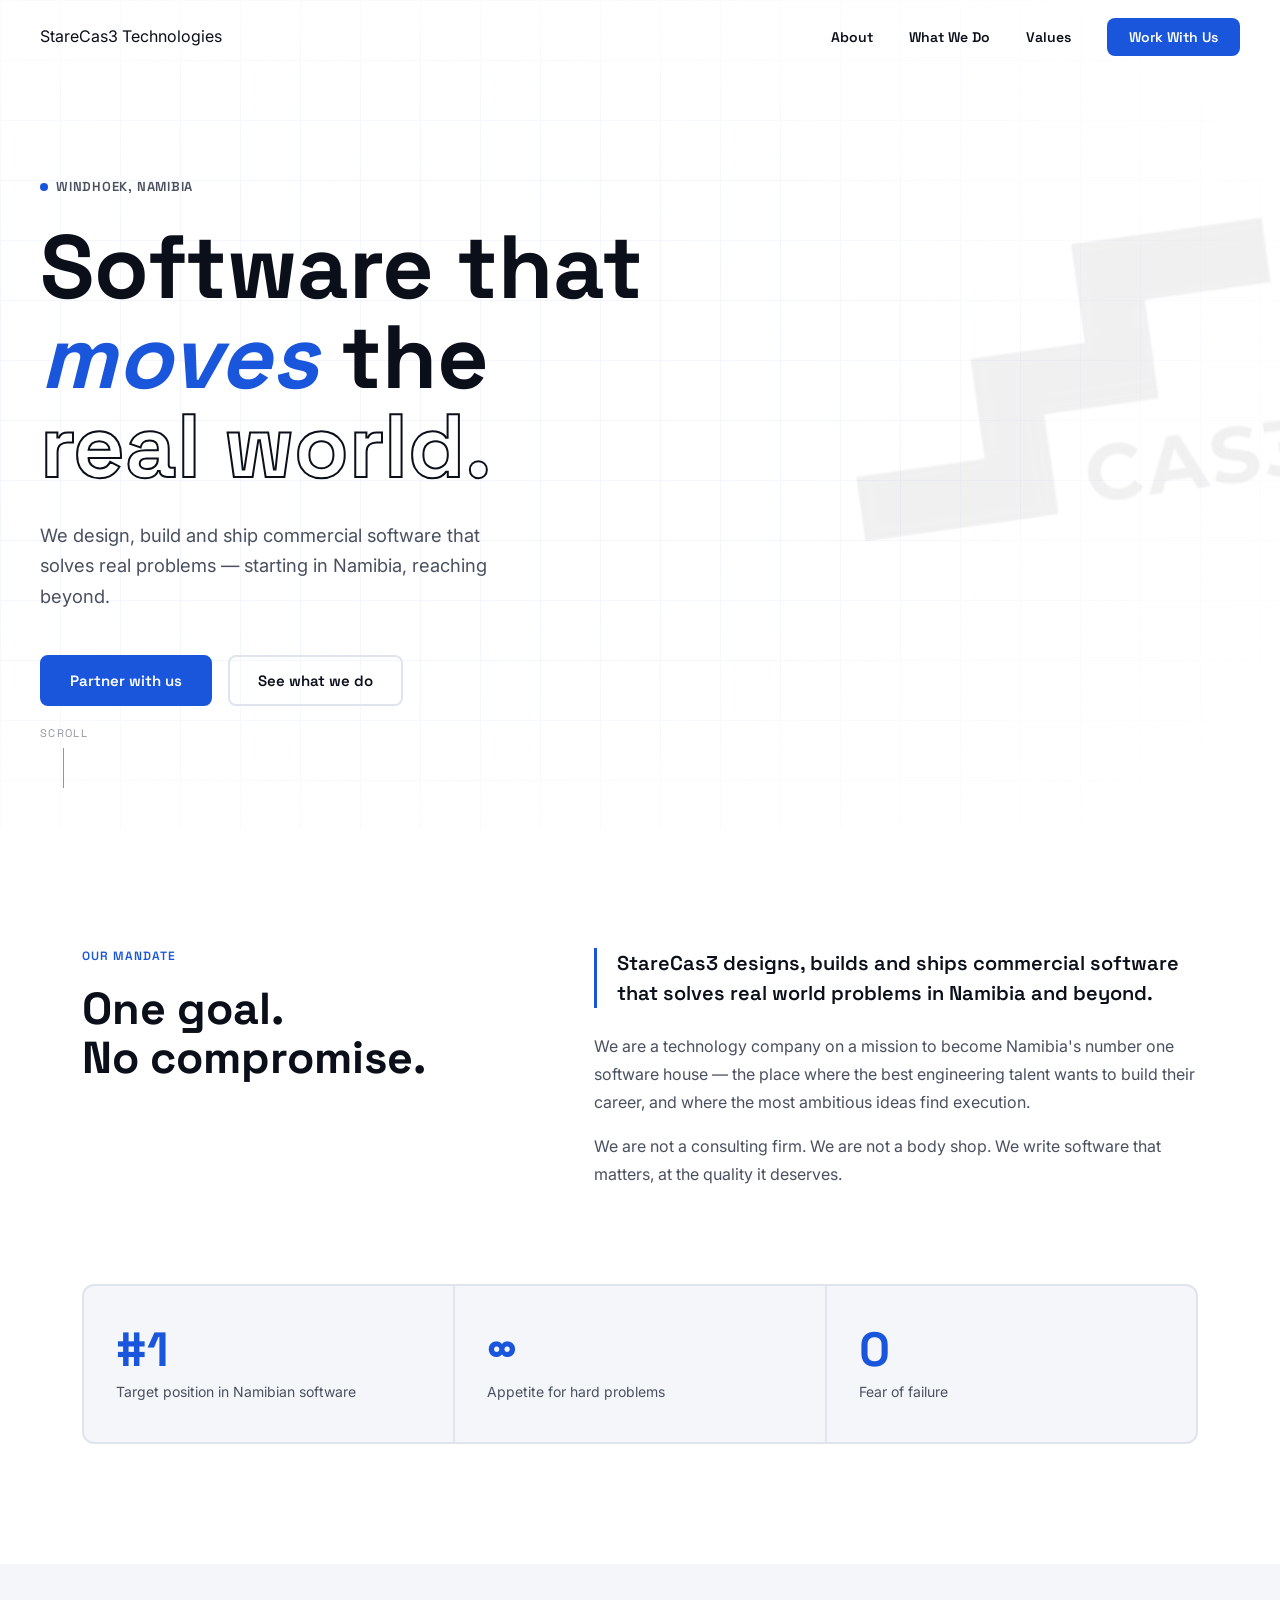
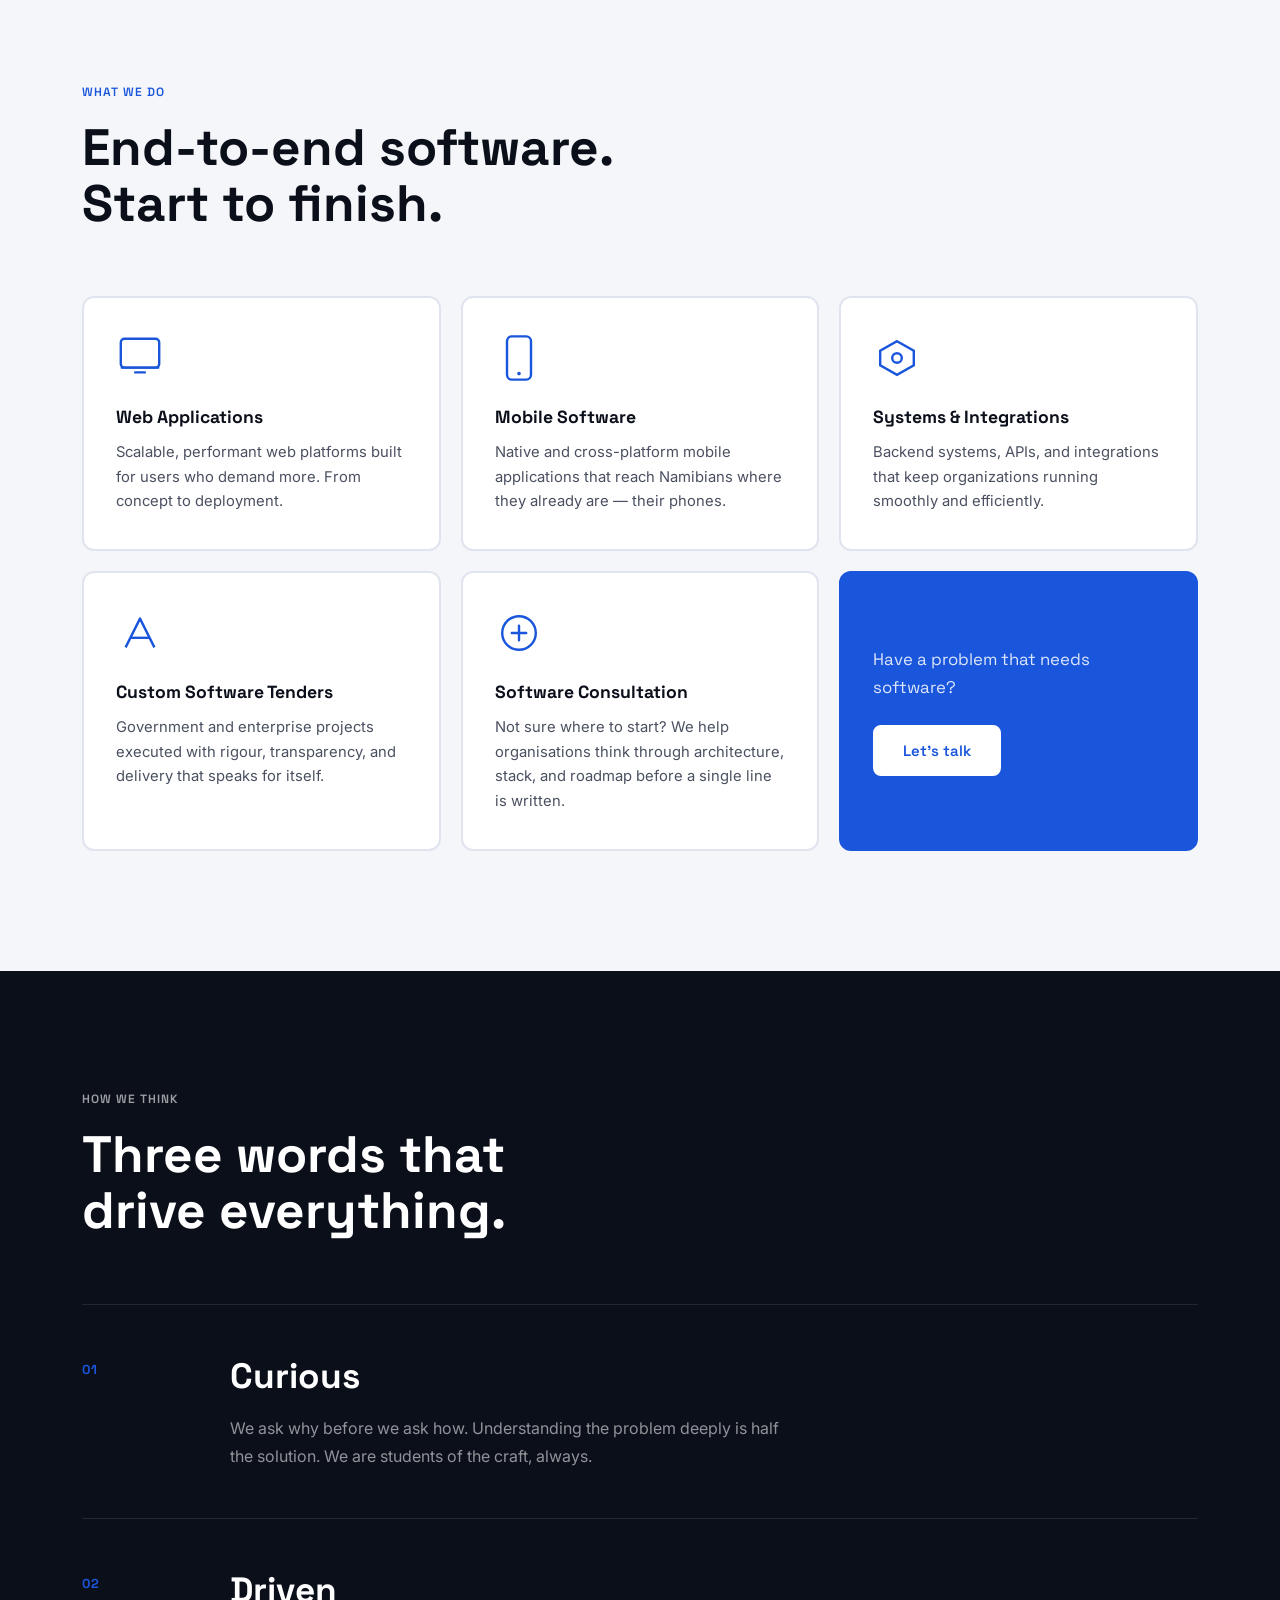
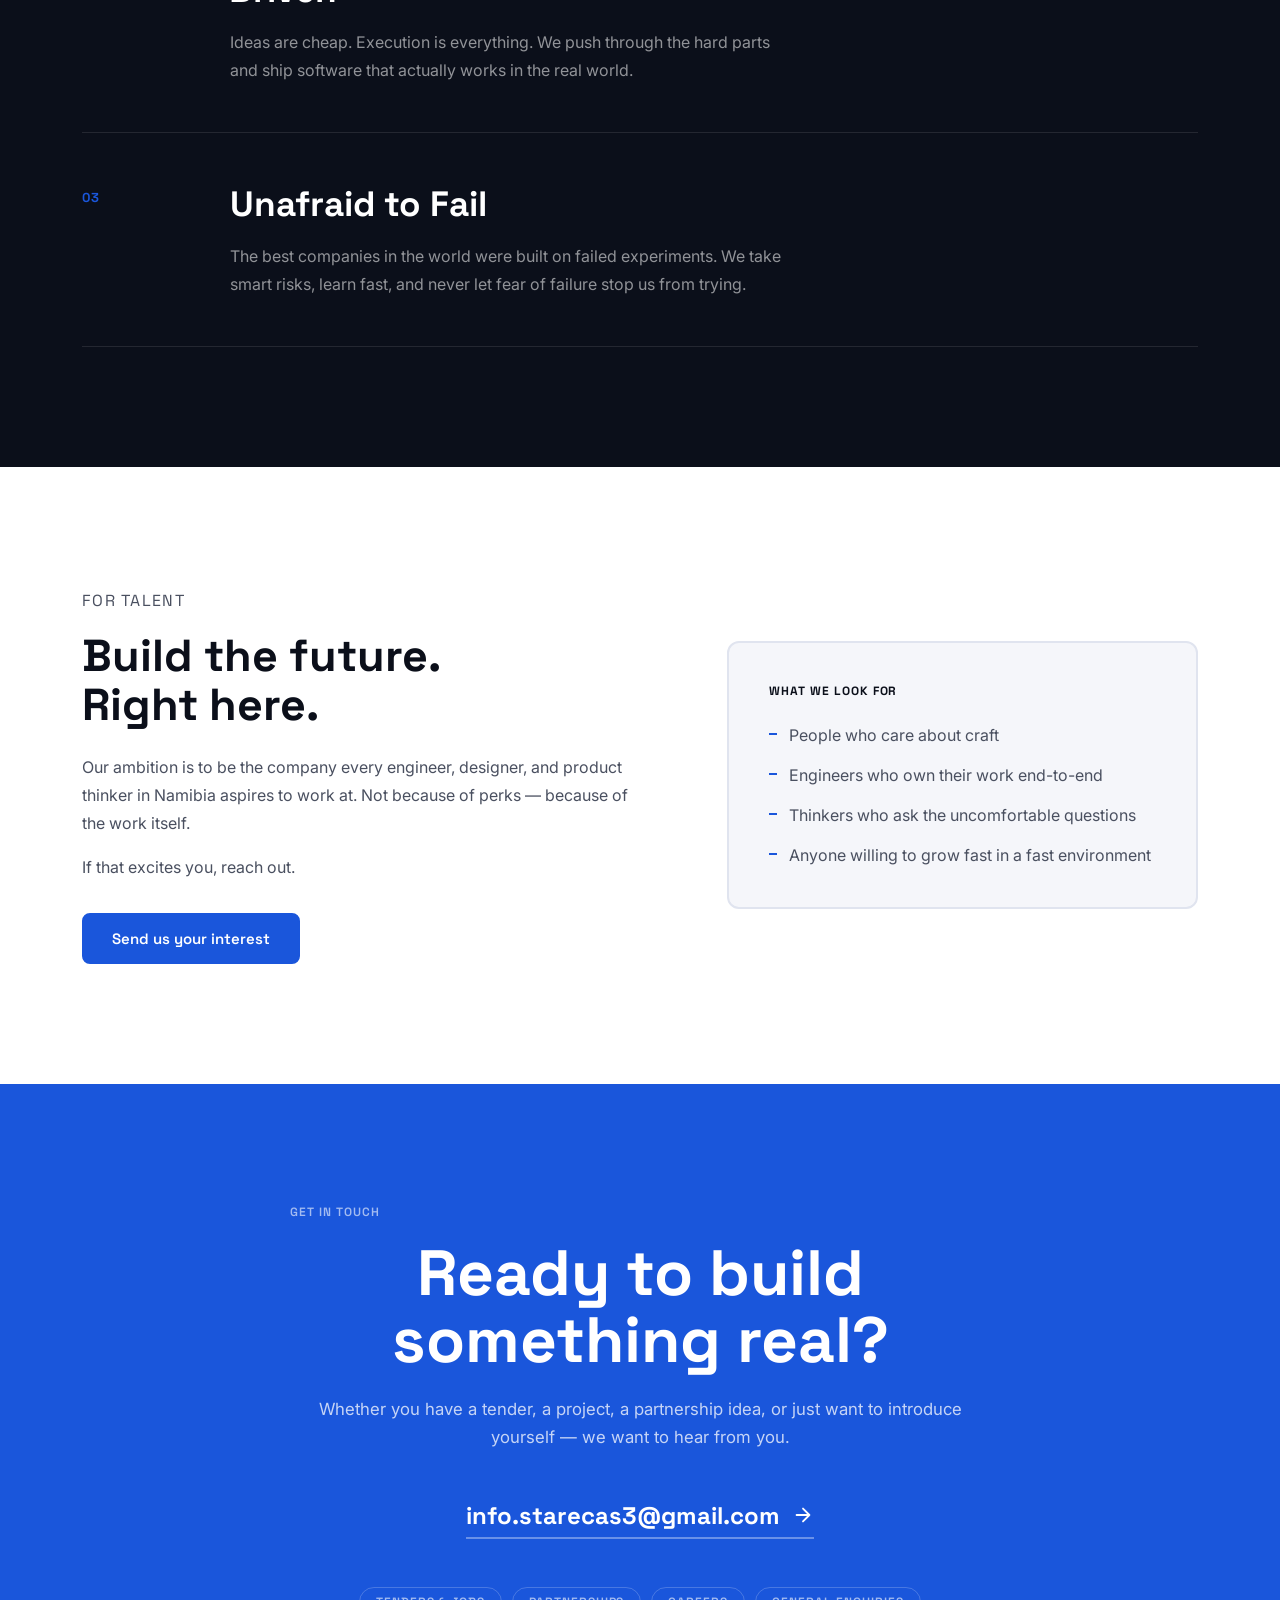
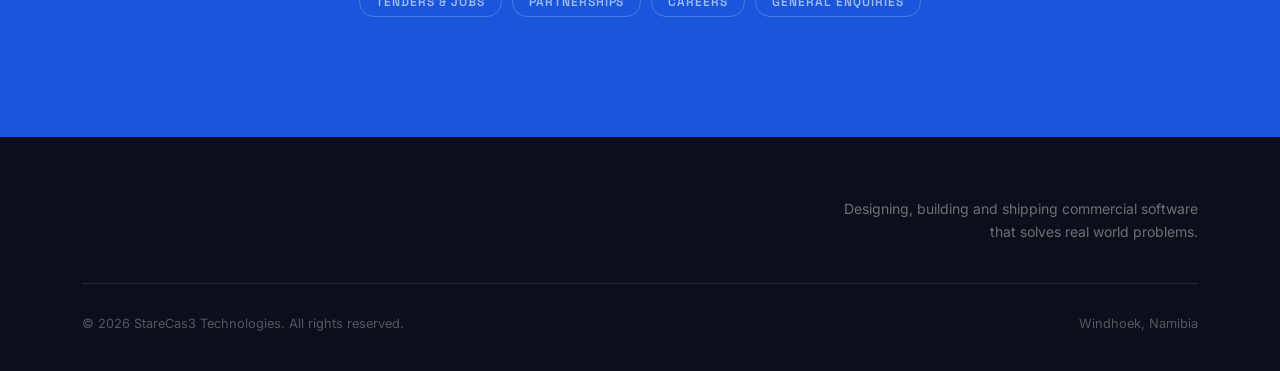
==== index.html @ 5f34c51a "initial project setup" ====
<!DOCTYPE html>
<html lang="en">
<head>
  <meta charset="UTF-8" />
  <meta name="viewport" content="width=device-width, initial-scale=1.0" />
  <title>StareCas3 Technologies — Software for the Real World</title>
  <meta name="description" content="StareCas3 designs, builds and ships commercial software that solves real world problems in Namibia and beyond." />
  <link rel="stylesheet" href="css/style.css" />
  <link rel="preconnect" href="https://fonts.googleapis.com" />
  <link rel="preconnect" href="https://fonts.gstatic.com" crossorigin />
  <link href="https://fonts.googleapis.com/css2?family=Inter:wght@300;400;500;600;700;800&family=Space+Grotesk:wght@500;600;700&display=swap" rel="stylesheet" />
</head>
<body>

  <!-- NAV -->
  <nav class="nav" id="nav">
    <a href="#" class="nav__logo">
      <span class="nav__brand-main">StareCas3</span>
      <span class="nav__brand-sub">Technologies</span>
    </a>
    <ul class="nav__links">
      <li><a href="#about">About</a></li>
      <li><a href="#what-we-do">What We Do</a></li>
      <li><a href="#values">Values</a></li>
      <li><a href="#contact" class="nav__cta">Work With Us</a></li>
    </ul>
    <button class="nav__burger" id="burger" aria-label="Toggle menu" aria-expanded="false" aria-controls="mobileMenu">
      <span></span><span></span><span></span>
    </button>
  </nav>

  <!-- MOBILE MENU -->
  <div class="mobile-menu" id="mobileMenu" aria-hidden="true">
    <ul>
      <li><a href="#about" class="mobile-link">About</a></li>
      <li><a href="#what-we-do" class="mobile-link">What We Do</a></li>
      <li><a href="#values" class="mobile-link">Values</a></li>
      <li><a href="#contact" class="mobile-link">Work With Us</a></li>
    </ul>
  </div>

  <!-- HERO -->
  <section class="hero" id="hero">
    <div class="hero__grid-overlay"></div>
    <img src="./assets/starecas3 logo.png" alt="" class="hero__watermark" aria-hidden="true" />
    <div class="hero__content">
      <div class="hero__eyebrow">
        <span class="dot"></span> Windhoek, Namibia
      </div>
      <h1 class="hero__headline">
        Software that<br />
        <em>moves</em> the<br />
        <span class="hero__outline">real world.</span>
      </h1>
      <p class="hero__sub">
        We design, build and ship commercial software that solves real problems — starting in Namibia, reaching beyond.
      </p>
      <div class="hero__actions">
        <a href="#contact" class="btn btn--primary">Partner with us</a>
        <a href="#what-we-do" class="btn btn--ghost">See what we do</a>
      </div>
    </div>
    <div class="hero__scroll-hint">
      <span>Scroll</span>
      <div class="hero__scroll-line"></div>
    </div>
  </section>

  <!-- ABOUT -->
  <section class="about" id="about">
    <div class="container">
      <div class="about__layout">
        <div class="about__left">
          <p class="section-label">Our Mandate</p>
          <h2 class="about__headline">
            One goal. <br/>No compromise.
          </h2>
        </div>
        <div class="about__right">
          <p class="about__statement">
            StareCas3 designs, builds and ships commercial software that solves real world problems in Namibia and beyond.
          </p>
          <p class="about__body">
            We are a technology company on a mission to become Namibia's number one software house — the place where the best engineering talent wants to build their career, and where the most ambitious ideas find execution.
          </p>
          <p class="about__body">
            We are not a consulting firm. We are not a body shop. We write software that matters, at the quality it deserves.
          </p>
        </div>
      </div>

      <div class="stats">
        <div class="stat">
          <span class="stat__num">#1</span>
          <span class="stat__label">Target position in Namibian software</span>
        </div>
        <div class="stat">
          <span class="stat__num">∞</span>
          <span class="stat__label">Appetite for hard problems</span>
        </div>
        <div class="stat">
          <span class="stat__num">0</span>
          <span class="stat__label">Fear of failure</span>
        </div>
      </div>
    </div>
  </section>

  <!-- WHAT WE DO -->
  <section class="services" id="what-we-do">
    <div class="container">
      <div class="section-header">
        <p class="section-label">What We Do</p>
        <h2>End-to-end software.<br/>Start to finish.</h2>
      </div>
      <div class="services__grid">
        <div class="service-card">
          <div class="service-card__icon">
            <svg viewBox="0 0 40 40" fill="none"><rect x="4" y="4" width="32" height="24" rx="3" stroke="currentColor" stroke-width="2"/><path d="M4 28h32" stroke="currentColor" stroke-width="2"/><path d="M16 32h8" stroke="currentColor" stroke-width="2" stroke-linecap="round"/></svg>
          </div>
          <h3>Web Applications</h3>
          <p>Scalable, performant web platforms built for users who demand more. From concept to deployment.</p>
        </div>
        <div class="service-card">
          <div class="service-card__icon">
            <svg viewBox="0 0 40 40" fill="none"><rect x="10" y="2" width="20" height="36" rx="4" stroke="currentColor" stroke-width="2"/><circle cx="20" cy="33" r="1.5" fill="currentColor"/></svg>
          </div>
          <h3>Mobile Software</h3>
          <p>Native and cross-platform mobile applications that reach Namibians where they already are — their phones.</p>
        </div>
        <div class="service-card">
          <div class="service-card__icon">
            <svg viewBox="0 0 40 40" fill="none"><path d="M20 6L34 14v12L20 34 6 26V14L20 6z" stroke="currentColor" stroke-width="2"/><circle cx="20" cy="20" r="4" stroke="currentColor" stroke-width="2"/></svg>
          </div>
          <h3>Systems & Integrations</h3>
          <p>Backend systems, APIs, and integrations that keep organizations running smoothly and efficiently.</p>
        </div>
        <div class="service-card">
          <div class="service-card__icon">
            <svg viewBox="0 0 40 40" fill="none"><path d="M8 32L20 8l12 24" stroke="currentColor" stroke-width="2" stroke-linejoin="round"/><path d="M12 24h16" stroke="currentColor" stroke-width="2"/></svg>
          </div>
          <h3>Custom Software Tenders</h3>
          <p>Government and enterprise projects executed with rigour, transparency, and delivery that speaks for itself.</p>
        </div>
        <div class="service-card">
          <div class="service-card__icon">
            <svg viewBox="0 0 40 40" fill="none"><circle cx="20" cy="20" r="14" stroke="currentColor" stroke-width="2"/><path d="M14 20h12M20 14v12" stroke="currentColor" stroke-width="2" stroke-linecap="round"/></svg>
          </div>
          <h3>Software Consultation</h3>
          <p>Not sure where to start? We help organisations think through architecture, stack, and roadmap before a single line is written.</p>
        </div>
        <div class="service-card service-card--cta">
          <p>Have a problem that needs software?</p>
          <a href="#contact" class="btn btn--primary">Let's talk</a>
        </div>
      </div>
    </div>
  </section>

  <!-- VALUES -->
  <section class="values" id="values">
    <div class="container">
      <div class="section-header section-header--light">
        <p class="section-label section-label--light">How We Think</p>
        <h2>Three words that<br/>drive everything.</h2>
      </div>
      <div class="values__list">
        <div class="value-item">
          <span class="value-item__num">01</span>
          <div class="value-item__body">
            <h3>Curious</h3>
            <p>We ask why before we ask how. Understanding the problem deeply is half the solution. We are students of the craft, always.</p>
          </div>
        </div>
        <div class="value-item">
          <span class="value-item__num">02</span>
          <div class="value-item__body">
            <h3>Driven</h3>
            <p>Ideas are cheap. Execution is everything. We push through the hard parts and ship software that actually works in the real world.</p>
          </div>
        </div>
        <div class="value-item">
          <span class="value-item__num">03</span>
          <div class="value-item__body">
            <h3>Unafraid to Fail</h3>
            <p>The best companies in the world were built on failed experiments. We take smart risks, learn fast, and never let fear of failure stop us from trying.</p>
          </div>
        </div>
      </div>
    </div>
  </section>

  <!-- JOIN / TALENT SECTION -->
  <section class="talent" id="talent">
    <div class="container">
      <div class="talent__layout">
        <div class="talent__left">
          <p class="section-label">For Talent</p>
          <h2>Build the future.<br/>Right here.</h2>
          <p>Our ambition is to be the company every engineer, designer, and product thinker in Namibia aspires to work at. Not because of perks — because of the work itself.</p>
          <p>If that excites you, reach out.</p>
          <a href="mailto:info.starecas3@gmail.com?subject=I want to join StareCas3" class="btn btn--primary">Send us your interest</a>
        </div>
        <div class="talent__right">
          <div class="talent__card">
            <h4>What we look for</h4>
            <ul>
              <li>People who care about craft</li>
              <li>Engineers who own their work end-to-end</li>
              <li>Thinkers who ask the uncomfortable questions</li>
              <li>Anyone willing to grow fast in a fast environment</li>
            </ul>
          </div>
        </div>
      </div>
    </div>
  </section>

  <!-- CONTACT -->
  <section class="contact" id="contact">
    <div class="container">
      <div class="contact__inner">
        <p class="section-label section-label--light">Get In Touch</p>
        <h2>Ready to build<br/>something real?</h2>
        <p class="contact__sub">Whether you have a tender, a project, a partnership idea, or just want to introduce yourself — we want to hear from you.</p>
        <a href="mailto:info.starecas3@gmail.com" class="contact__email">
          info.starecas3@gmail.com
          <svg viewBox="0 0 24 24" fill="none" xmlns="http://www.w3.org/2000/svg"><path d="M5 12h14M12 5l7 7-7 7" stroke="currentColor" stroke-width="2" stroke-linecap="round" stroke-linejoin="round"/></svg>
        </a>
        <div class="contact__tags">
          <span>Tenders &amp; Jobs</span>
          <span>Partnerships</span>
          <span>Careers</span>
          <span>General Enquiries</span>
        </div>
      </div>
    </div>
  </section>

  <!-- FOOTER -->
  <footer class="footer">
    <div class="container">
      <div class="footer__top">
        <div class="footer__brand" aria-label="StareCas3 Technologies">
          <span class="footer__brand-main">StareCas3</span>
          <span class="footer__brand-sub">Technologies</span>
        </div>
        <p class="footer__tagline">Designing, building and shipping commercial software<br />that solves real world problems.</p>
      </div>
      <div class="footer__bottom">
        <span class="footer__copy">&copy; <span id="year"></span> StareCas3 Technologies. All rights reserved.</span>
        <span class="footer__location">Windhoek, Namibia</span>
      </div>
    </div>
  </footer>

  <script src="js/main.js"></script>
</body>
</html>
---- css/style.css ----
/* ===========================
   StareCas3 Technologies
   style.css
   =========================== */

/* --- TOKENS --- */
:root {
  --blue:       #1a56db;
  --blue-dark:  #1240a8;
  --blue-light: #e8effe;
  --ink:        #0b0f1a;
  --ink-muted:  #4a5060;
  --surface:    #f5f6fa;
  --white:      #ffffff;
  --border:     #e0e4ef;

  --font-display: 'Space Grotesk', sans-serif;
  --font-body:    'Inter', sans-serif;

  --radius:  8px;
  --radius-lg: 12px;

  --ease: cubic-bezier(0.22, 1, 0.36, 1);

  --nav-h: 72px;
}

/* --- RESET --- */
*, *::before, *::after { box-sizing: border-box; margin: 0; padding: 0; }

html { scroll-behavior: smooth; font-size: 16px; }

body {
  font-family: var(--font-body);
  background: var(--white);
  color: var(--ink);
  -webkit-font-smoothing: antialiased;
  overflow-x: hidden;
}

img { display: block; max-width: 100%; }
a { text-decoration: none; color: inherit; }
ul { list-style: none; }

/* --- UTILITIES --- */
.container {
  width: 100%;
  max-width: 1180px;
  margin: 0 auto;
  padding: 0 clamp(20px, 4vw, 32px);
}

.section-label {
  font-family: var(--font-display);
  font-size: 12px;
  font-weight: 600;
  letter-spacing: 0.08em;
  text-transform: uppercase;
  color: var(--blue);
  margin-bottom: 20px;
  display: flex;
  align-items: center;
  gap: 8px;
}
.section-label--light {
  color: rgba(255,255,255,0.6);
}

.section-header {
  margin-bottom: 64px;
}
.section-header h2 {
  font-family: var(--font-display);
  font-size: clamp(2rem, 4vw, 3.2rem);
  font-weight: 700;
  line-height: 1.1;
  color: var(--ink);
}
.section-header--light h2 {
  color: var(--white);
}

/* --- BUTTONS --- */
.btn {
  display: inline-flex;
  align-items: center;
  gap: 8px;
  padding: 14px 28px;
  font-family: var(--font-display);
  font-size: 15px;
  font-weight: 600;
  letter-spacing: 0;
  border-radius: var(--radius);
  border: 2px solid transparent;
  cursor: pointer;
  transition: all 0.25s var(--ease);
  white-space: nowrap;
}
.btn--primary {
  background: var(--blue);
  color: var(--white);
  border-color: var(--blue);
}
.btn--primary:hover {
  background: var(--blue-dark);
  border-color: var(--blue-dark);
  transform: translateY(-2px);
  box-shadow: 0 8px 24px rgba(26,86,219,0.3);
}
.btn--ghost {
  background: transparent;
  color: var(--ink);
  border-color: var(--border);
}
.btn--ghost:hover {
  border-color: var(--blue);
  color: var(--blue);
  transform: translateY(-2px);
}

/* --- NAV --- */
.nav {
  position: fixed;
  top: 0; left: 0; right: 0;
  height: var(--nav-h);
  display: flex;
  align-items: center;
  justify-content: space-between;
  padding: 0 40px;
  z-index: 100;
  transition: background 0.3s, box-shadow 0.3s;
}
.nav.scrolled {
  background: rgba(255,255,255,0.95);
  backdrop-filter: blur(12px);
  box-shadow: 0 1px 0 var(--border);
}
.nav__logo-img {
  height: 38px;
  width: auto;
}
.nav__links {
  display: flex;
  align-items: center;
  gap: 36px;
}
.nav__links a {
  font-family: var(--font-display);
  font-size: 14px;
  font-weight: 600;
  color: var(--ink);
  letter-spacing: 0;
  transition: color 0.2s;
}
.nav__links a:hover { color: var(--blue); }
.nav__cta {
  background: var(--blue);
  color: var(--white) !important;
  padding: 10px 22px;
  border-radius: 8px;
  transition: background 0.2s, transform 0.2s !important;
}
.nav__cta:hover {
  background: var(--blue-dark) !important;
  transform: translateY(-1px);
}
.nav__burger {
  display: none;
  flex-direction: column;
  align-items: center;
  justify-content: center;
  gap: 5px;
  background: none;
  border: none;
  cursor: pointer;
  width: 44px;
  height: 44px;
  border-radius: var(--radius);
}
.nav__burger:hover { background: var(--blue-light); }
.nav__burger span {
  display: block;
  width: 24px;
  height: 2px;
  background: var(--ink);
  border-radius: 2px;
  transition: all 0.3s var(--ease);
}
.nav__burger.open span:nth-child(1) {
  transform: translateY(7px) rotate(45deg);
}
.nav__burger.open span:nth-child(2) {
  opacity: 0;
}
.nav__burger.open span:nth-child(3) {
  transform: translateY(-7px) rotate(-45deg);
}

/* --- MOBILE MENU --- */
.mobile-menu {
  position: fixed;
  top: var(--nav-h);
  left: 0; right: 0;
  background: var(--white);
  padding: 16px 20px 24px;
  z-index: 99;
  border-bottom: 1px solid var(--border);
  transform: translateY(-110%);
  opacity: 0;
  transition: transform 0.35s var(--ease), opacity 0.3s;
  pointer-events: none;
}
.mobile-menu.open {
  transform: translateY(0);
  opacity: 1;
  pointer-events: all;
}
.mobile-menu ul { display: flex; flex-direction: column; gap: 8px; }
.mobile-menu a {
  display: block;
  font-family: var(--font-display);
  font-size: 1rem;
  font-weight: 600;
  color: var(--ink);
  padding: 14px 4px;
  border-bottom: 1px solid var(--border);
}
.mobile-menu a:hover { color: var(--blue); }

/* --- HERO --- */
.hero {
  min-height: 92vh;
  display: flex;
  align-items: center;
  position: relative;
  overflow: hidden;
  padding: calc(var(--nav-h) + 64px) clamp(20px, 4vw, 40px) 80px;
  background: var(--white);
}
.hero__grid-overlay {
  position: absolute;
  inset: 0;
  background-image:
    linear-gradient(var(--blue-light) 1px, transparent 1px),
    linear-gradient(90deg, var(--blue-light) 1px, transparent 1px);
  background-size: 60px 60px;
  opacity: 0.5;
  pointer-events: none;
}
.hero__grid-overlay::after {
  content: '';
  position: absolute;
  inset: 0;
  background: radial-gradient(ellipse 80% 70% at 30% 50%, transparent 40%, var(--white) 100%);
}
.hero__watermark {
  position: absolute;
  top: 50%;
  right: clamp(-180px, -8vw, -72px);
  z-index: 1;
  width: clamp(320px, 46vw, 680px);
  opacity: 0.065;
  filter: grayscale(1) contrast(1.15);
  pointer-events: none;
  transform: translateY(-50%) rotate(-8deg);
  transform-origin: center;
}
.hero__content {
  position: relative;
  z-index: 2;
  max-width: 700px;
}
.hero__eyebrow {
  display: flex;
  align-items: center;
  gap: 8px;
  font-family: var(--font-display);
  font-size: 13px;
  font-weight: 600;
  letter-spacing: 0.06em;
  text-transform: uppercase;
  color: var(--ink-muted);
  margin-bottom: 28px;
}
.dot {
  width: 8px; height: 8px;
  background: var(--blue);
  border-radius: 50%;
  display: inline-block;
  animation: pulse 2s infinite;
}
@keyframes pulse {
  0%, 100% { box-shadow: 0 0 0 0 rgba(26,86,219,0.4); }
  50%        { box-shadow: 0 0 0 8px rgba(26,86,219,0); }
}

.hero__headline {
  font-family: var(--font-display);
  font-size: clamp(3rem, 7vw, 6rem);
  font-weight: 700;
  line-height: 1.0;
  color: var(--ink);
  margin-bottom: 28px;
  letter-spacing: 0;
}
.hero__headline em {
  font-style: italic;
  color: var(--blue);
}
.hero__outline {
  -webkit-text-stroke: 2px var(--ink);
  color: transparent;
}
.hero__sub {
  font-size: 1.15rem;
  font-weight: 400;
  color: var(--ink-muted);
  line-height: 1.65;
  max-width: 480px;
  margin-bottom: 44px;
}
.hero__actions {
  display: flex;
  gap: 16px;
  flex-wrap: wrap;
}
.hero__scroll-hint {
  position: absolute;
  bottom: 40px;
  left: 40px;
  display: flex;
  flex-direction: column;
  align-items: center;
  gap: 8px;
  font-family: var(--font-display);
  font-size: 11px;
  letter-spacing: 0.12em;
  text-transform: uppercase;
  color: var(--ink-muted);
  opacity: 0.6;
}
.hero__scroll-line {
  width: 1px;
  height: 40px;
  background: var(--ink-muted);
  animation: scrollLine 1.8s var(--ease) infinite;
  transform-origin: top;
}
@keyframes scrollLine {
  0%   { transform: scaleY(0); opacity: 0; }
  30%  { transform: scaleY(1); opacity: 1; }
  100% { transform: scaleY(1); opacity: 0; }
}

/* --- ABOUT --- */
.about {
  padding: 120px 0;
  background: var(--white);
}
.about__layout {
  display: grid;
  grid-template-columns: 1fr 1.4fr;
  gap: 80px;
  margin-bottom: 80px;
  align-items: start;
}
.about__headline {
  font-family: var(--font-display);
  font-size: clamp(2rem, 3.5vw, 2.8rem);
  font-weight: 700;
  line-height: 1.1;
  color: var(--ink);
  margin-top: 4px;
}
.about__statement {
  font-family: var(--font-display);
  font-size: 1.25rem;
  font-weight: 600;
  color: var(--ink);
  line-height: 1.5;
  margin-bottom: 24px;
  padding-left: 20px;
  border-left: 3px solid var(--blue);
}
.about__body {
  font-size: 1rem;
  font-weight: 400;
  color: var(--ink-muted);
  line-height: 1.75;
  margin-bottom: 16px;
}

.stats {
  display: grid;
  grid-template-columns: repeat(3, 1fr);
  gap: 2px;
  background: var(--border);
  border-radius: var(--radius-lg);
  overflow: hidden;
  border: 2px solid var(--border);
}
.stat {
  background: var(--surface);
  padding: 40px 32px;
  display: flex;
  flex-direction: column;
  gap: 8px;
  transition: background 0.2s;
}
.stat:hover { background: var(--blue-light); }
.stat__num {
  font-family: var(--font-display);
  font-size: 3rem;
  font-weight: 700;
  color: var(--blue);
  line-height: 1;
}
.stat__label {
  font-size: 0.875rem;
  color: var(--ink-muted);
  line-height: 1.4;
}

/* --- SERVICES --- */
.services {
  padding: 120px 0;
  background: var(--surface);
}
.services__grid {
  display: grid;
  grid-template-columns: repeat(3, 1fr);
  gap: 20px;
}
.service-card {
  background: var(--white);
  border: 2px solid var(--border);
  border-radius: var(--radius-lg);
  padding: 36px 32px;
  transition: border-color 0.25s, transform 0.25s var(--ease), box-shadow 0.25s;
}
.service-card:hover {
  border-color: var(--blue);
  transform: translateY(-4px);
  box-shadow: 0 12px 40px rgba(26,86,219,0.1);
}
.service-card__icon {
  width: 48px; height: 48px;
  color: var(--blue);
  margin-bottom: 24px;
}
.service-card__icon svg {
  width: 100%; height: 100%;
}
.service-card h3 {
  font-family: var(--font-display);
  font-size: 1.1rem;
  font-weight: 700;
  color: var(--ink);
  margin-bottom: 12px;
}
.service-card p {
  font-size: 0.925rem;
  color: var(--ink-muted);
  line-height: 1.65;
  font-weight: 400;
}
.service-card--cta {
  background: var(--blue);
  border-color: var(--blue);
  display: flex;
  flex-direction: column;
  align-items: flex-start;
  justify-content: center;
  gap: 24px;
}
.service-card--cta:hover {
  background: var(--blue-dark);
  border-color: var(--blue-dark);
  transform: translateY(-4px);
}
.service-card--cta p {
  color: rgba(255,255,255,0.85);
  font-size: 1.05rem;
  font-weight: 400;
  font-family: var(--font-display);
}
.service-card--cta .btn--primary {
  background: var(--white);
  color: var(--blue);
  border-color: var(--white);
}
.service-card--cta .btn--primary:hover {
  background: var(--blue-light);
  border-color: var(--blue-light);
}

/* --- VALUES --- */
.values {
  padding: 120px 0;
  background: var(--ink);
}
.values .section-header h2 {
  color: var(--white);
}
.values__list {
  display: flex;
  flex-direction: column;
  border-top: 1px solid rgba(255,255,255,0.1);
}
.value-item {
  display: grid;
  grid-template-columns: 100px 1fr;
  gap: 48px;
  padding: 48px 0;
  border-bottom: 1px solid rgba(255,255,255,0.1);
  align-items: start;
  transition: background 0.2s;
}
.value-item:hover { background: rgba(255,255,255,0.02); }
.value-item__num {
  font-family: var(--font-display);
  font-size: 13px;
  font-weight: 700;
  letter-spacing: 0.1em;
  color: var(--blue);
  padding-top: 8px;
}
.value-item__body h3 {
  font-family: var(--font-display);
  font-size: clamp(1.6rem, 3vw, 2.2rem);
  font-weight: 700;
  color: var(--white);
  margin-bottom: 16px;
}
.value-item__body p {
  font-size: 1rem;
  font-weight: 400;
  color: rgba(255,255,255,0.55);
  line-height: 1.75;
  max-width: 560px;
}

/* --- TALENT --- */
.talent {
  padding: 120px 0;
  background: var(--white);
}
.talent__layout {
  display: grid;
  grid-template-columns: 1.2fr 1fr;
  gap: 80px;
  align-items: center;
}
.talent__left .section-label { margin-bottom: 16px; }
.talent__left h2 {
  font-family: var(--font-display);
  font-size: clamp(2rem, 3.5vw, 2.8rem);
  font-weight: 700;
  line-height: 1.1;
  color: var(--ink);
  margin-bottom: 24px;
}
.talent__left p {
  font-size: 1rem;
  font-weight: 400;
  color: var(--ink-muted);
  line-height: 1.75;
  margin-bottom: 16px;
}
.talent__left .btn { margin-top: 16px; }
.talent__card {
  background: var(--surface);
  border: 2px solid var(--border);
  border-radius: var(--radius-lg);
  padding: 40px;
}
.talent__card h4 {
  font-family: var(--font-display);
  font-size: 1rem;
  font-weight: 700;
  color: var(--ink);
  margin-bottom: 24px;
  letter-spacing: 0.08em;
  text-transform: uppercase;
  font-size: 12px;
}
.talent__card ul {
  display: flex;
  flex-direction: column;
  gap: 16px;
}
.talent__card li {
  font-size: 1rem;
  font-weight: 400;
  color: var(--ink-muted);
  line-height: 1.5;
  padding-left: 20px;
  position: relative;
}
.talent__card li::before {
  content: '';
  position: absolute;
  left: 0;
  top: 10px;
  width: 8px;
  height: 2px;
  background: var(--blue);
}

/* --- CONTACT --- */
.contact {
  padding: 120px 0;
  background: var(--blue);
  text-align: center;
}
.contact__inner {
  max-width: 700px;
  margin: 0 auto;
}
.contact h2 {
  font-family: var(--font-display);
  font-size: clamp(2.4rem, 5vw, 4rem);
  font-weight: 700;
  color: var(--white);
  line-height: 1.05;
  margin-bottom: 20px;
}
.contact__sub {
  font-size: 1.05rem;
  font-weight: 400;
  color: rgba(255,255,255,0.75);
  line-height: 1.7;
  margin-bottom: 48px;
}
.contact__email {
  display: inline-flex;
  align-items: center;
  gap: 12px;
  font-family: var(--font-display);
  font-size: clamp(1.1rem, 2.5vw, 1.5rem);
  font-weight: 700;
  color: var(--white);
  border-bottom: 2px solid rgba(255,255,255,0.35);
  padding-bottom: 6px;
  margin-bottom: 48px;
  transition: border-color 0.2s, gap 0.2s;
}
.contact__email:hover {
  border-color: var(--white);
  gap: 18px;
}
.contact__email svg {
  width: 22px; height: 22px;
  stroke: var(--white);
}
.contact__tags {
  display: flex;
  flex-wrap: wrap;
  gap: 10px;
  justify-content: center;
}
.contact__tags span {
  font-family: var(--font-display);
  font-size: 12px;
  font-weight: 600;
  letter-spacing: 0.08em;
  text-transform: uppercase;
  color: rgba(255,255,255,0.6);
  padding: 6px 16px;
  border: 1px solid rgba(255,255,255,0.2);
  border-radius: 100px;
}

/* --- FOOTER --- */
.footer {
  background: var(--ink);
  padding: 60px 0 40px;
}
.footer__top {
  display: flex;
  align-items: flex-start;
  justify-content: space-between;
  gap: 40px;
  padding-bottom: 40px;
  border-bottom: 1px solid rgba(255,255,255,0.1);
  margin-bottom: 32px;
  flex-wrap: wrap;
}
.footer__logo { height: 36px; filter: brightness(10); }
.footer__tagline {
  font-size: 0.875rem;
  font-weight: 400;
  color: rgba(255,255,255,0.4);
  line-height: 1.65;
  text-align: right;
}
.footer__bottom {
  display: flex;
  justify-content: space-between;
  align-items: center;
  gap: 16px;
  flex-wrap: wrap;
}
.footer__copy,
.footer__location {
  font-size: 0.8rem;
  color: rgba(255,255,255,0.3);
  font-weight: 400;
}

/* --- ANIMATIONS (entrance) --- */
.fade-up {
  opacity: 0;
  transform: translateY(30px);
  transition: opacity 0.7s var(--ease), transform 0.7s var(--ease);
}
.fade-up.visible {
  opacity: 1;
  transform: translateY(0);
}

/* --- RESPONSIVE --- */
@media (max-width: 1024px) {
  .services__grid { grid-template-columns: repeat(2, 1fr); }
  .about__layout { grid-template-columns: 1fr; gap: 48px; }
  .talent__layout { grid-template-columns: 1fr; gap: 48px; }
  .hero__watermark {
    right: -220px;
    width: 560px;
    opacity: 0.055;
  }
}

@media (max-width: 768px) {
  :root { --nav-h: 64px; }

  .nav { padding: 0 20px; }
  .nav__logo-img { height: 32px; }
  .nav__links { display: none; }
  .nav__burger { display: flex; }

  .hero {
    min-height: auto;
    align-items: flex-start;
    padding: calc(var(--nav-h) + 48px) 20px 72px;
  }
  .hero__headline {
    font-size: clamp(2.7rem, 14vw, 4.5rem);
    line-height: 0.98;
  }
  .hero__sub {
    font-size: 1rem;
    line-height: 1.6;
    margin-bottom: 32px;
  }
  .hero__scroll-hint { display: none; }
  .hero__watermark {
    top: auto;
    right: -150px;
    bottom: 8px;
    width: 360px;
    opacity: 0.045;
    transform: rotate(-8deg);
  }

  .about,
  .services,
  .values,
  .talent,
  .contact { padding: 80px 0; }
  .section-header { margin-bottom: 40px; }
  .about__layout { margin-bottom: 48px; }

  .stats { grid-template-columns: 1fr; }
  .services__grid { grid-template-columns: 1fr; }
  .stat { padding: 28px 24px; }
  .service-card,
  .talent__card { padding: 28px 24px; }

  .value-item {
    grid-template-columns: 1fr;
    gap: 12px;
    padding: 36px 0;
  }

  .footer__top { flex-direction: column; }
  .footer__tagline { text-align: left; }
}

@media (max-width: 480px) {
  .hero__headline {
    font-size: clamp(2.45rem, 15vw, 3.4rem);
  }
  .hero__watermark {
    right: -170px;
    bottom: 18px;
    width: 320px;
  }
  .hero__actions { flex-direction: column; }
  .hero__actions .btn { width: 100%; justify-content: center; }
  .contact__email { max-width: 100%; overflow-wrap: anywhere; }
  .footer__bottom { align-items: flex-start; flex-direction: column; }
}
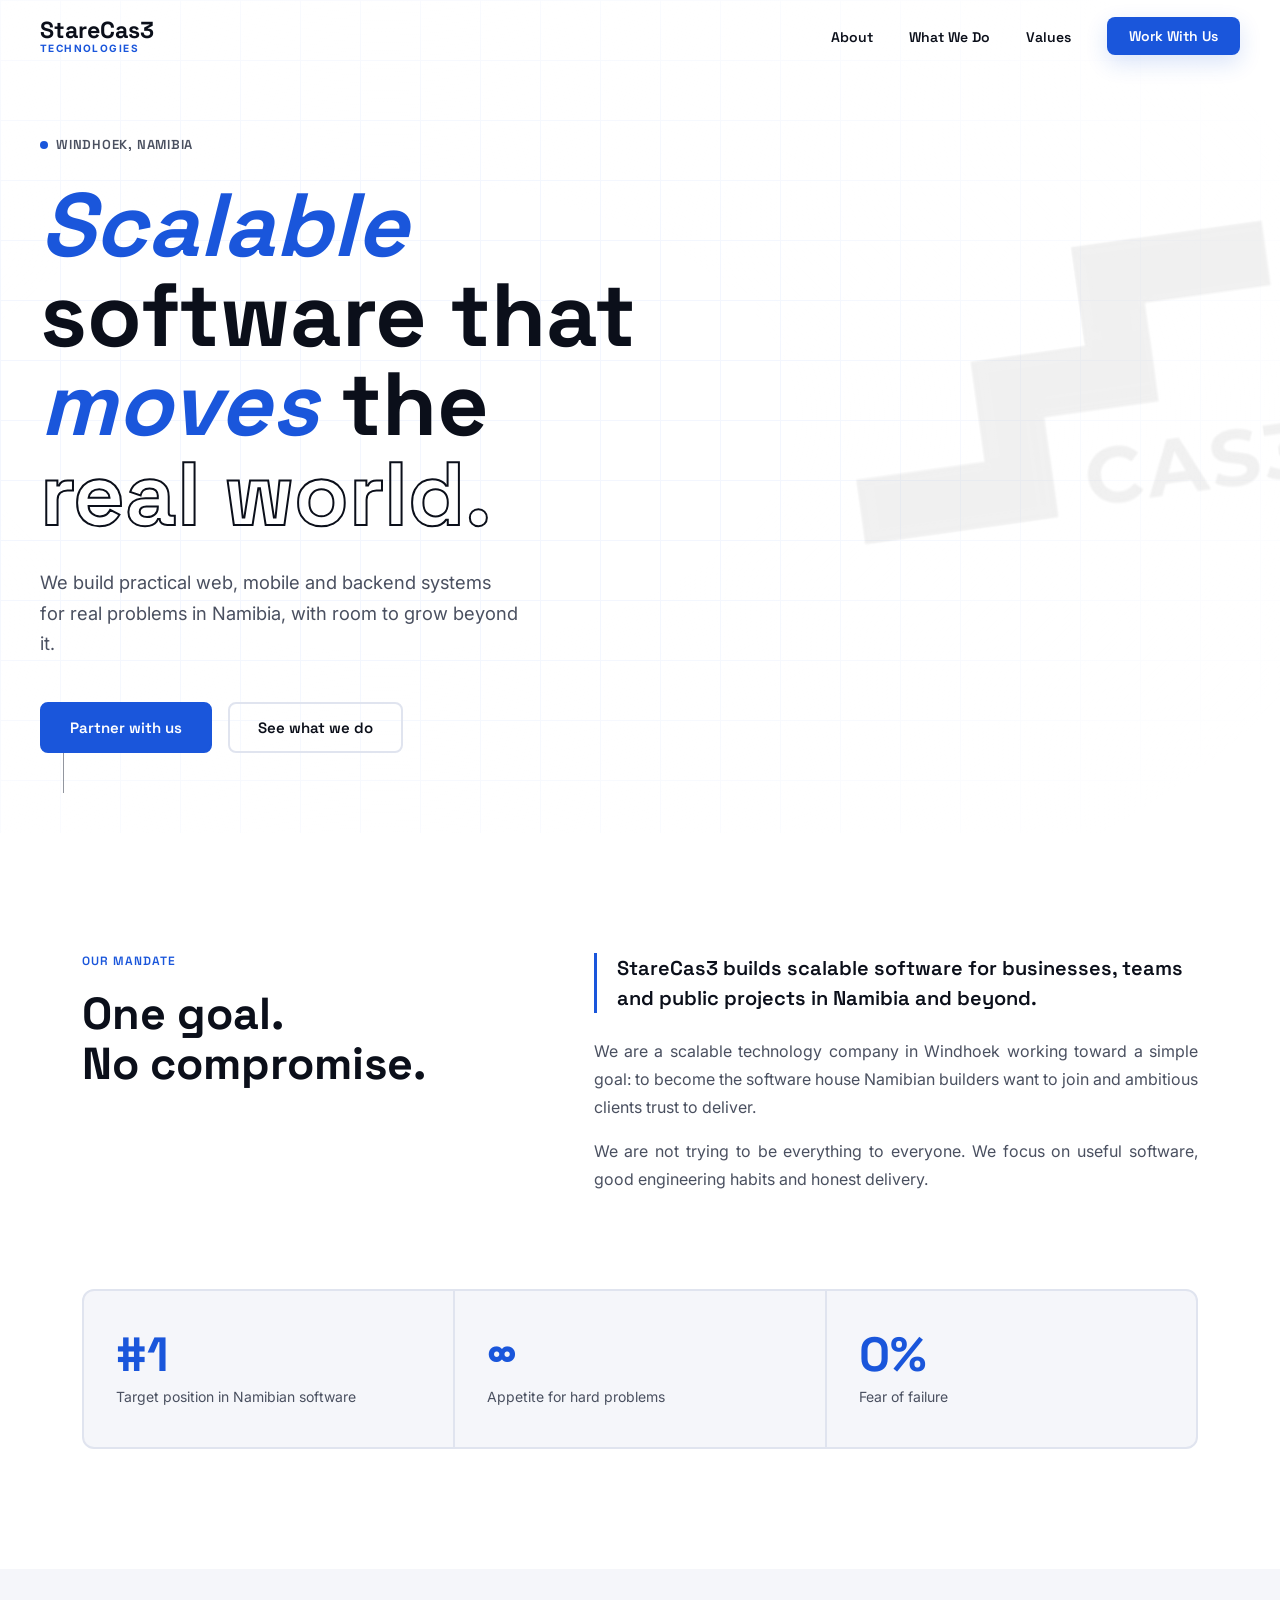
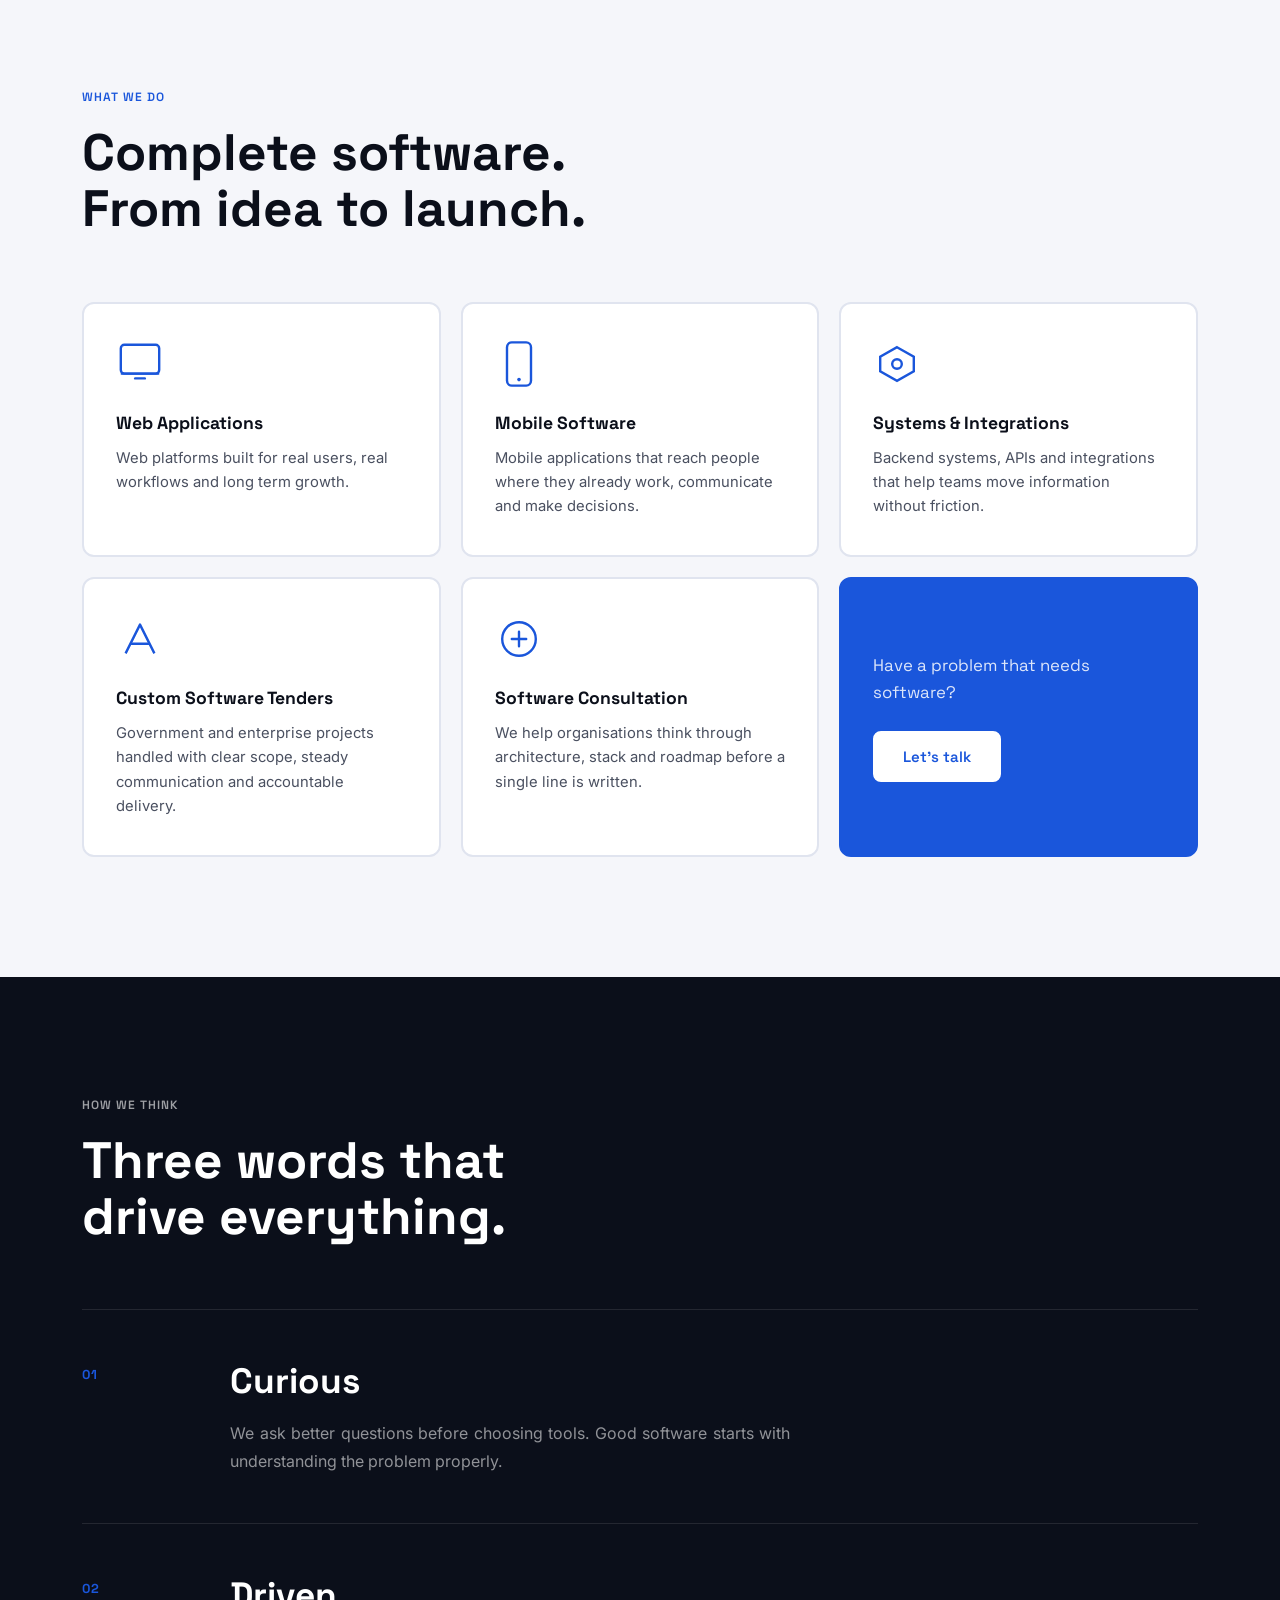
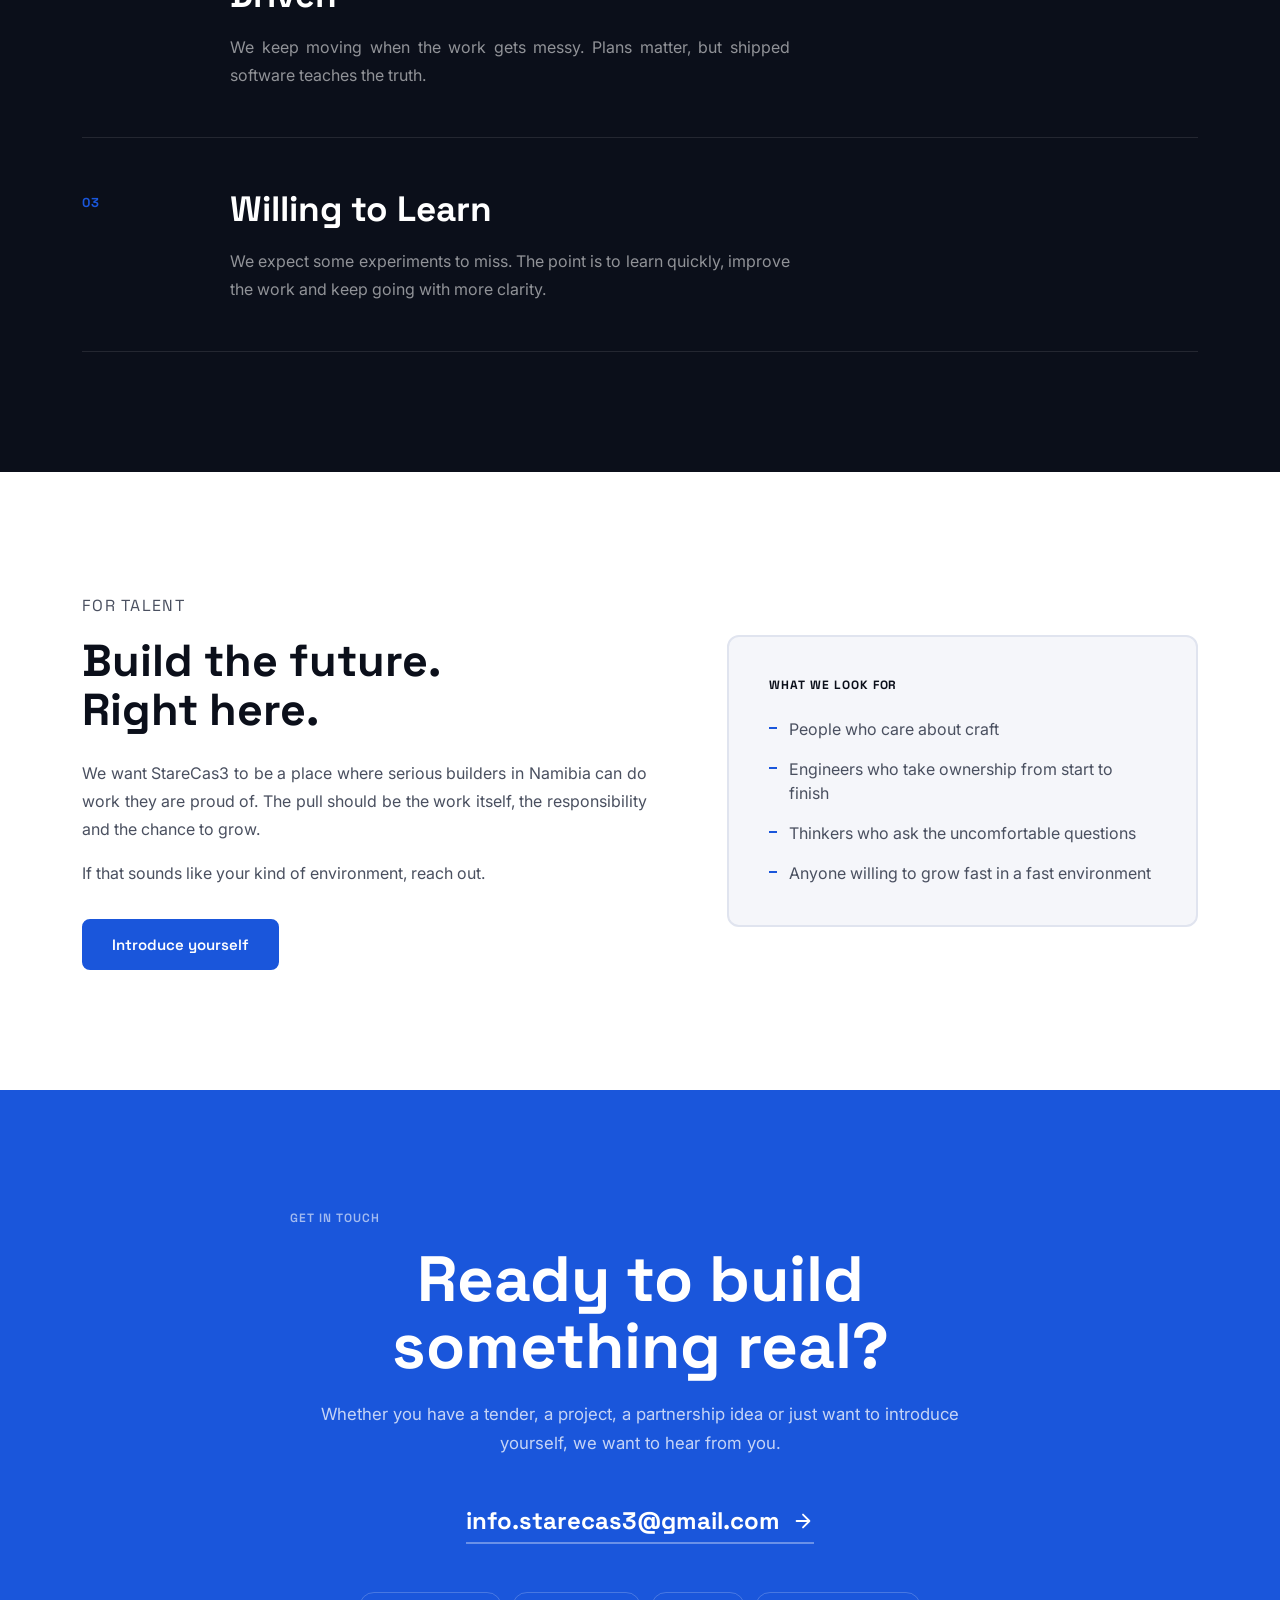
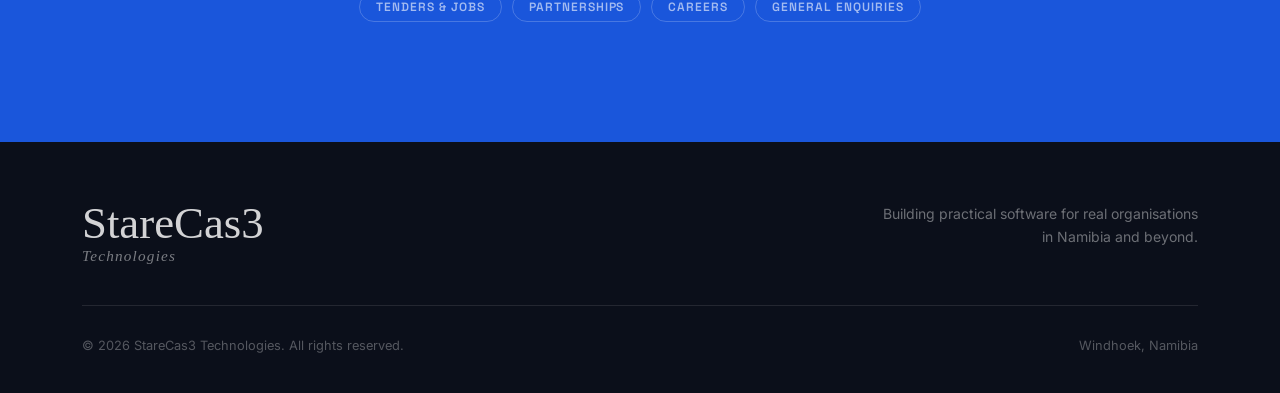
==== commit 994baa5e: "initial project setup" ====
--- a/index.html
+++ b/index.html
@@ -3,8 +3,9 @@
 <head>
   <meta charset="UTF-8" />
   <meta name="viewport" content="width=device-width, initial-scale=1.0" />
-  <title>StareCas3 Technologies — Software for the Real World</title>
-  <meta name="description" content="StareCas3 designs, builds and ships commercial software that solves real world problems in Namibia and beyond." />
+  <title>StareCas3 Technologies | Scalable Software for the Real World</title>
+  <meta name="description" content="StareCas3 builds scalable software for businesses, teams and public projects in Namibia and beyond." />
+  <link rel="icon" href="assets/starecas3%20logo.png" type="image/png" />
   <link rel="stylesheet" href="css/style.css" />
   <link rel="preconnect" href="https://fonts.googleapis.com" />
   <link rel="preconnect" href="https://fonts.gstatic.com" crossorigin />
@@ -48,12 +49,12 @@
         <span class="dot"></span> Windhoek, Namibia
       </div>
       <h1 class="hero__headline">
-        Software that<br />
+        <em>Scalable</em> software that<br />
         <em>moves</em> the<br />
         <span class="hero__outline">real world.</span>
       </h1>
       <p class="hero__sub">
-        We design, build and ship commercial software that solves real problems — starting in Namibia, reaching beyond.
+        We build practical web, mobile and backend systems for real problems in Namibia, with room to grow beyond it.
       </p>
       <div class="hero__actions">
         <a href="#contact" class="btn btn--primary">Partner with us</a>
@@ -78,13 +79,13 @@
         </div>
         <div class="about__right">
           <p class="about__statement">
-            StareCas3 designs, builds and ships commercial software that solves real world problems in Namibia and beyond.
+            StareCas3 builds scalable software for businesses, teams and public projects in Namibia and beyond.
           </p>
           <p class="about__body">
-            We are a technology company on a mission to become Namibia's number one software house — the place where the best engineering talent wants to build their career, and where the most ambitious ideas find execution.
+            We are a scalable technology company in Windhoek working toward a simple goal: to become the software house Namibian builders want to join and ambitious clients trust to deliver.
           </p>
           <p class="about__body">
-            We are not a consulting firm. We are not a body shop. We write software that matters, at the quality it deserves.
+            We are not trying to be everything to everyone. We focus on useful software, good engineering habits and honest delivery.
           </p>
         </div>
       </div>
@@ -99,7 +100,7 @@
           <span class="stat__label">Appetite for hard problems</span>
         </div>
         <div class="stat">
-          <span class="stat__num">0</span>
+          <span class="stat__num">0%</span>
           <span class="stat__label">Fear of failure</span>
         </div>
       </div>
@@ -111,7 +112,7 @@
     <div class="container">
       <div class="section-header">
         <p class="section-label">What We Do</p>
-        <h2>End-to-end software.<br/>Start to finish.</h2>
+        <h2>Complete software.<br/>From idea to launch.</h2>
       </div>
       <div class="services__grid">
         <div class="service-card">
@@ -119,35 +120,35 @@
             <svg viewBox="0 0 40 40" fill="none"><rect x="4" y="4" width="32" height="24" rx="3" stroke="currentColor" stroke-width="2"/><path d="M4 28h32" stroke="currentColor" stroke-width="2"/><path d="M16 32h8" stroke="currentColor" stroke-width="2" stroke-linecap="round"/></svg>
           </div>
           <h3>Web Applications</h3>
-          <p>Scalable, performant web platforms built for users who demand more. From concept to deployment.</p>
+          <p>Web platforms built for real users, real workflows and long term growth.</p>
         </div>
         <div class="service-card">
           <div class="service-card__icon">
             <svg viewBox="0 0 40 40" fill="none"><rect x="10" y="2" width="20" height="36" rx="4" stroke="currentColor" stroke-width="2"/><circle cx="20" cy="33" r="1.5" fill="currentColor"/></svg>
           </div>
           <h3>Mobile Software</h3>
-          <p>Native and cross-platform mobile applications that reach Namibians where they already are — their phones.</p>
+          <p>Mobile applications that reach people where they already work, communicate and make decisions.</p>
         </div>
         <div class="service-card">
           <div class="service-card__icon">
             <svg viewBox="0 0 40 40" fill="none"><path d="M20 6L34 14v12L20 34 6 26V14L20 6z" stroke="currentColor" stroke-width="2"/><circle cx="20" cy="20" r="4" stroke="currentColor" stroke-width="2"/></svg>
           </div>
           <h3>Systems & Integrations</h3>
-          <p>Backend systems, APIs, and integrations that keep organizations running smoothly and efficiently.</p>
+          <p>Backend systems, APIs and integrations that help teams move information without friction.</p>
         </div>
         <div class="service-card">
           <div class="service-card__icon">
             <svg viewBox="0 0 40 40" fill="none"><path d="M8 32L20 8l12 24" stroke="currentColor" stroke-width="2" stroke-linejoin="round"/><path d="M12 24h16" stroke="currentColor" stroke-width="2"/></svg>
           </div>
           <h3>Custom Software Tenders</h3>
-          <p>Government and enterprise projects executed with rigour, transparency, and delivery that speaks for itself.</p>
+          <p>Government and enterprise projects handled with clear scope, steady communication and accountable delivery.</p>
         </div>
         <div class="service-card">
           <div class="service-card__icon">
             <svg viewBox="0 0 40 40" fill="none"><circle cx="20" cy="20" r="14" stroke="currentColor" stroke-width="2"/><path d="M14 20h12M20 14v12" stroke="currentColor" stroke-width="2" stroke-linecap="round"/></svg>
           </div>
           <h3>Software Consultation</h3>
-          <p>Not sure where to start? We help organisations think through architecture, stack, and roadmap before a single line is written.</p>
+          <p>We help organisations think through architecture, stack and roadmap before a single line is written.</p>
         </div>
         <div class="service-card service-card--cta">
           <p>Have a problem that needs software?</p>
@@ -169,21 +170,21 @@
           <span class="value-item__num">01</span>
           <div class="value-item__body">
             <h3>Curious</h3>
-            <p>We ask why before we ask how. Understanding the problem deeply is half the solution. We are students of the craft, always.</p>
+            <p>We ask better questions before choosing tools. Good software starts with understanding the problem properly.</p>
           </div>
         </div>
         <div class="value-item">
           <span class="value-item__num">02</span>
           <div class="value-item__body">
             <h3>Driven</h3>
-            <p>Ideas are cheap. Execution is everything. We push through the hard parts and ship software that actually works in the real world.</p>
+            <p>We keep moving when the work gets messy. Plans matter, but shipped software teaches the truth.</p>
           </div>
         </div>
         <div class="value-item">
           <span class="value-item__num">03</span>
           <div class="value-item__body">
-            <h3>Unafraid to Fail</h3>
-            <p>The best companies in the world were built on failed experiments. We take smart risks, learn fast, and never let fear of failure stop us from trying.</p>
+            <h3>Willing to Learn</h3>
+            <p>We expect some experiments to miss. The point is to learn quickly, improve the work and keep going with more clarity.</p>
           </div>
         </div>
       </div>
@@ -197,16 +198,16 @@
         <div class="talent__left">
           <p class="section-label">For Talent</p>
           <h2>Build the future.<br/>Right here.</h2>
-          <p>Our ambition is to be the company every engineer, designer, and product thinker in Namibia aspires to work at. Not because of perks — because of the work itself.</p>
-          <p>If that excites you, reach out.</p>
-          <a href="mailto:info.starecas3@gmail.com?subject=I want to join StareCas3" class="btn btn--primary">Send us your interest</a>
+          <p>We want StareCas3 to be a place where serious builders in Namibia can do work they are proud of. The pull should be the work itself, the responsibility and the chance to grow.</p>
+          <p>If that sounds like your kind of environment, reach out.</p>
+          <a href="mailto:info.starecas3@gmail.com?subject=I want to join StareCas3" class="btn btn--primary">Introduce yourself</a>
         </div>
         <div class="talent__right">
           <div class="talent__card">
             <h4>What we look for</h4>
             <ul>
               <li>People who care about craft</li>
-              <li>Engineers who own their work end-to-end</li>
+              <li>Engineers who take ownership from start to finish</li>
               <li>Thinkers who ask the uncomfortable questions</li>
               <li>Anyone willing to grow fast in a fast environment</li>
             </ul>
@@ -222,7 +223,7 @@
       <div class="contact__inner">
         <p class="section-label section-label--light">Get In Touch</p>
         <h2>Ready to build<br/>something real?</h2>
-        <p class="contact__sub">Whether you have a tender, a project, a partnership idea, or just want to introduce yourself — we want to hear from you.</p>
+        <p class="contact__sub">Whether you have a tender, a project, a partnership idea or just want to introduce yourself, we want to hear from you.</p>
         <a href="mailto:info.starecas3@gmail.com" class="contact__email">
           info.starecas3@gmail.com
           <svg viewBox="0 0 24 24" fill="none" xmlns="http://www.w3.org/2000/svg"><path d="M5 12h14M12 5l7 7-7 7" stroke="currentColor" stroke-width="2" stroke-linecap="round" stroke-linejoin="round"/></svg>
@@ -245,7 +246,7 @@
           <span class="footer__brand-main">StareCas3</span>
           <span class="footer__brand-sub">Technologies</span>
         </div>
-        <p class="footer__tagline">Designing, building and shipping commercial software<br />that solves real world problems.</p>
+        <p class="footer__tagline">Building practical software for real organisations<br />in Namibia and beyond.</p>
       </div>
       <div class="footer__bottom">
         <span class="footer__copy">&copy; <span id="year"></span> StareCas3 Technologies. All rights reserved.</span>
--- a/css/style.css
+++ b/css/style.css
@@ -41,6 +41,11 @@
 img { display: block; max-width: 100%; }
 a { text-decoration: none; color: inherit; }
 ul { list-style: none; }
+a:focus-visible,
+button:focus-visible {
+  outline: 3px solid rgba(26,86,219,0.35);
+  outline-offset: 4px;
+}
 
 /* --- UTILITIES --- */
 .container {
@@ -135,9 +140,30 @@
   backdrop-filter: blur(12px);
   box-shadow: 0 1px 0 var(--border);
 }
-.nav__logo-img {
-  height: 38px;
-  width: auto;
+.nav__logo {
+  display: inline-flex;
+  flex-direction: column;
+  gap: 1px;
+  line-height: 1;
+  color: var(--ink);
+  transition: transform 0.25s var(--ease), opacity 0.25s var(--ease);
+}
+.nav__logo:hover {
+  transform: translateY(-1px);
+}
+.nav__brand-main {
+  font-family: var(--font-display);
+  font-size: 1.45rem;
+  font-weight: 700;
+  color: var(--ink);
+}
+.nav__brand-sub {
+  font-family: var(--font-body);
+  font-size: 0.63rem;
+  font-weight: 700;
+  letter-spacing: 0.14em;
+  text-transform: uppercase;
+  color: var(--blue);
 }
 .nav__links {
   display: flex;
@@ -145,6 +171,9 @@
   gap: 36px;
 }
 .nav__links a {
+  position: relative;
+  display: inline-flex;
+  align-items: center;
   font-family: var(--font-display);
   font-size: 14px;
   font-weight: 600;
@@ -152,17 +181,38 @@
   letter-spacing: 0;
   transition: color 0.2s;
 }
+.nav__links a::after {
+  content: '';
+  position: absolute;
+  left: 0;
+  right: 0;
+  bottom: -8px;
+  height: 2px;
+  background: var(--blue);
+  border-radius: 999px;
+  transform: scaleX(0);
+  transform-origin: left;
+  transition: transform 0.25s var(--ease);
+}
 .nav__links a:hover { color: var(--blue); }
+.nav__links a:hover::after {
+  transform: scaleX(1);
+}
 .nav__cta {
   background: var(--blue);
   color: var(--white) !important;
   padding: 10px 22px;
   border-radius: 8px;
-  transition: background 0.2s, transform 0.2s !important;
+  box-shadow: 0 8px 22px rgba(26,86,219,0.16);
+  transition: background 0.2s, transform 0.2s, box-shadow 0.2s !important;
+}
+.nav__cta::after {
+  display: none;
 }
 .nav__cta:hover {
   background: var(--blue-dark) !important;
   transform: translateY(-1px);
+  box-shadow: 0 12px 28px rgba(26,86,219,0.24);
 }
 .nav__burger {
   display: none;
@@ -224,8 +274,13 @@
   color: var(--ink);
   padding: 14px 4px;
   border-bottom: 1px solid var(--border);
-}
-.mobile-menu a:hover { color: var(--blue); }
+  transition: color 0.2s, padding-left 0.2s var(--ease), border-color 0.2s;
+}
+.mobile-menu a:hover {
+  color: var(--blue);
+  border-color: var(--blue-light);
+  padding-left: 10px;
+}
 
 /* --- HERO --- */
 .hero {
@@ -388,6 +443,8 @@
   color: var(--ink-muted);
   line-height: 1.75;
   margin-bottom: 16px;
+  text-align: justify;
+  text-justify: inter-word;
 }
 
 .stats {
@@ -405,9 +462,15 @@
   display: flex;
   flex-direction: column;
   gap: 8px;
-  transition: background 0.2s;
-}
-.stat:hover { background: var(--blue-light); }
+  position: relative;
+  transition: background 0.2s, transform 0.25s var(--ease), box-shadow 0.25s;
+}
+.stat:hover {
+  background: var(--blue-light);
+  transform: translateY(-3px);
+  box-shadow: 0 14px 32px rgba(26,86,219,0.1);
+  z-index: 1;
+}
 .stat__num {
   font-family: var(--font-display);
   font-size: 3rem;
@@ -436,17 +499,35 @@
   border: 2px solid var(--border);
   border-radius: var(--radius-lg);
   padding: 36px 32px;
-  transition: border-color 0.25s, transform 0.25s var(--ease), box-shadow 0.25s;
+  position: relative;
+  overflow: hidden;
+  transition: border-color 0.25s, transform 0.25s var(--ease), box-shadow 0.25s, background 0.25s;
+}
+.service-card::before {
+  content: '';
+  position: absolute;
+  inset: 0;
+  background: linear-gradient(135deg, rgba(26,86,219,0.08), transparent 46%);
+  opacity: 0;
+  transition: opacity 0.25s;
+  pointer-events: none;
 }
 .service-card:hover {
   border-color: var(--blue);
   transform: translateY(-4px);
   box-shadow: 0 12px 40px rgba(26,86,219,0.1);
 }
+.service-card:hover::before {
+  opacity: 1;
+}
 .service-card__icon {
   width: 48px; height: 48px;
   color: var(--blue);
   margin-bottom: 24px;
+  transition: transform 0.25s var(--ease), color 0.25s;
+}
+.service-card:hover .service-card__icon {
+  transform: translateY(-3px) scale(1.04);
 }
 .service-card__icon svg {
   width: 100%; height: 100%;
@@ -514,9 +595,12 @@
   padding: 48px 0;
   border-bottom: 1px solid rgba(255,255,255,0.1);
   align-items: start;
-  transition: background 0.2s;
-}
-.value-item:hover { background: rgba(255,255,255,0.02); }
+  transition: background 0.2s, padding-left 0.25s var(--ease);
+}
+.value-item:hover {
+  background: rgba(255,255,255,0.03);
+  padding-left: 16px;
+}
 .value-item__num {
   font-family: var(--font-display);
   font-size: 13px;
@@ -538,6 +622,8 @@
   color: rgba(255,255,255,0.55);
   line-height: 1.75;
   max-width: 560px;
+  text-align: justify;
+  text-justify: inter-word;
 }
 
 /* --- TALENT --- */
@@ -566,6 +652,8 @@
   color: var(--ink-muted);
   line-height: 1.75;
   margin-bottom: 16px;
+  text-align: justify;
+  text-justify: inter-word;
 }
 .talent__left .btn { margin-top: 16px; }
 .talent__card {
@@ -573,6 +661,13 @@
   border: 2px solid var(--border);
   border-radius: var(--radius-lg);
   padding: 40px;
+  transition: border-color 0.25s, transform 0.25s var(--ease), box-shadow 0.25s, background 0.25s;
+}
+.talent__card:hover {
+  background: var(--white);
+  border-color: var(--blue);
+  transform: translateY(-4px);
+  box-shadow: 0 16px 42px rgba(26,86,219,0.1);
 }
 .talent__card h4 {
   font-family: var(--font-display);
@@ -643,15 +738,20 @@
   border-bottom: 2px solid rgba(255,255,255,0.35);
   padding-bottom: 6px;
   margin-bottom: 48px;
-  transition: border-color 0.2s, gap 0.2s;
+  transition: border-color 0.2s, gap 0.2s, transform 0.25s var(--ease), opacity 0.2s;
 }
 .contact__email:hover {
   border-color: var(--white);
   gap: 18px;
+  transform: translateY(-2px);
 }
 .contact__email svg {
   width: 22px; height: 22px;
   stroke: var(--white);
+  transition: transform 0.25s var(--ease);
+}
+.contact__email:hover svg {
+  transform: translateX(3px);
 }
 .contact__tags {
   display: flex;
@@ -669,6 +769,13 @@
   padding: 6px 16px;
   border: 1px solid rgba(255,255,255,0.2);
   border-radius: 100px;
+  transition: background 0.2s, border-color 0.2s, color 0.2s, transform 0.25s var(--ease);
+}
+.contact__tags span:hover {
+  background: rgba(255,255,255,0.12);
+  border-color: rgba(255,255,255,0.42);
+  color: var(--white);
+  transform: translateY(-2px);
 }
 
 /* --- FOOTER --- */
@@ -686,7 +793,30 @@
   margin-bottom: 32px;
   flex-wrap: wrap;
 }
-.footer__logo { height: 36px; filter: brightness(10); }
+.footer__brand {
+  display: inline-flex;
+  flex-direction: column;
+  gap: 2px;
+  color: rgba(255,255,255,0.82);
+  transition: color 0.25s, transform 0.25s var(--ease);
+}
+.footer__brand:hover {
+  color: var(--white);
+  transform: translateY(-2px);
+}
+.footer__brand-main {
+  font-family: Georgia, 'Times New Roman', serif;
+  font-size: clamp(1.9rem, 4vw, 2.8rem);
+  font-weight: 400;
+  line-height: 0.95;
+}
+.footer__brand-sub {
+  font-family: Georgia, 'Times New Roman', serif;
+  font-size: clamp(0.75rem, 1.5vw, 0.95rem);
+  font-style: italic;
+  letter-spacing: 0.08em;
+  color: rgba(255,255,255,0.46);
+}
 .footer__tagline {
   font-size: 0.875rem;
   font-weight: 400;
@@ -735,7 +865,8 @@
   :root { --nav-h: 64px; }
 
   .nav { padding: 0 20px; }
-  .nav__logo-img { height: 32px; }
+  .nav__brand-main { font-size: 1.25rem; }
+  .nav__brand-sub { font-size: 0.56rem; }
   .nav__links { display: none; }
   .nav__burger { display: flex; }
 
@@ -768,6 +899,9 @@
   .values,
   .talent,
   .contact { padding: 80px 0; }
+  .about__body,
+  .value-item__body p,
+  .talent__left p { text-align: left; }
   .section-header { margin-bottom: 40px; }
   .about__layout { margin-bottom: 48px; }
 
